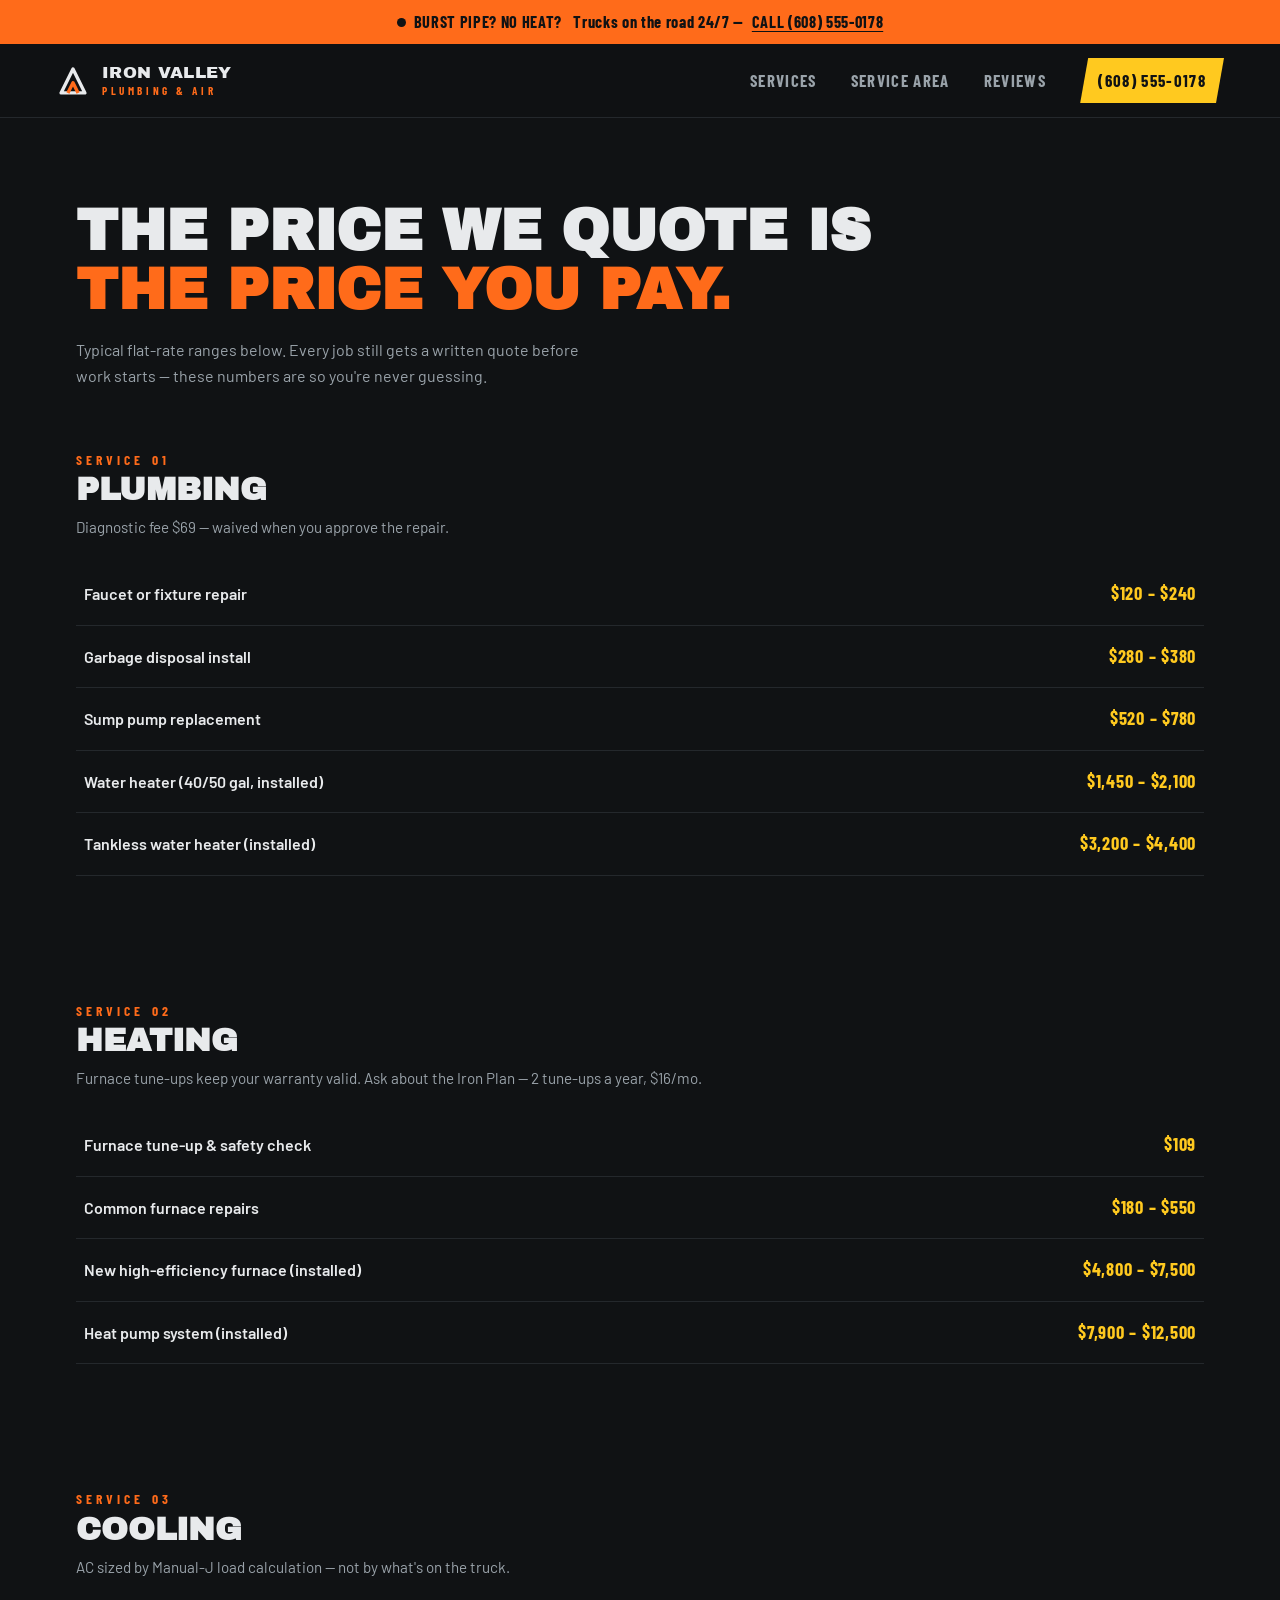
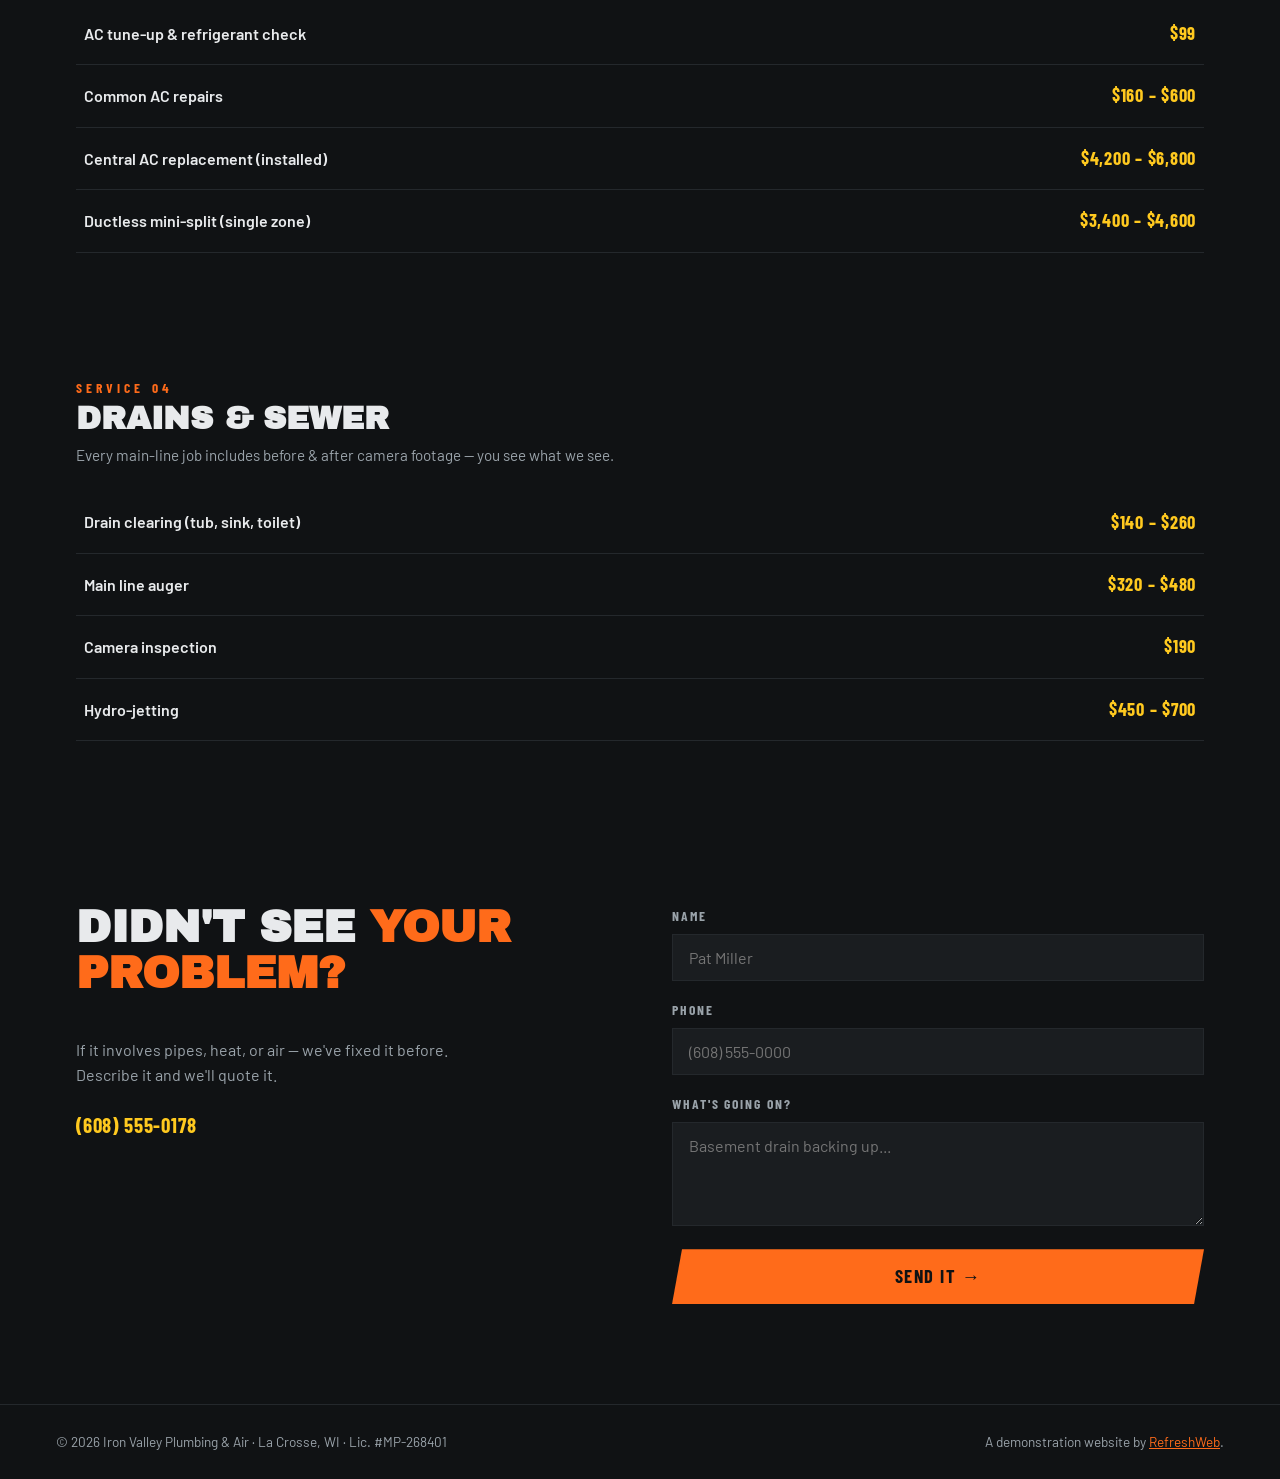
==== services.html @ 9bc0269e "Initial site build Co-Authored-By: Claude Fable 5 <noreply@anthropic.com>" ====
<!DOCTYPE html>
<html lang="en">
<head>
  <meta charset="UTF-8">
  <meta name="viewport" content="width=device-width, initial-scale=1.0">
  <title>Services &amp; Pricing — Iron Valley Plumbing &amp; Air</title>
  <meta name="description" content="Flat-rate pricing for plumbing, heating, cooling, and drain work in the La Crosse area. The price we quote is the price you pay.">
  <link rel="preconnect" href="https://fonts.googleapis.com">
  <link rel="preconnect" href="https://fonts.gstatic.com" crossorigin>
  <link href="https://fonts.googleapis.com/css2?family=Archivo+Black&family=Barlow:wght@400;500;600;700&family=Barlow+Condensed:wght@600;700&display=swap" rel="stylesheet">
  <link rel="stylesheet" href="styles.css">
  <script>document.documentElement.classList.add("js")</script>
</head>
<body>

  <div class="alert-bar">
    <span class="alert-dot"></span>
    <strong>BURST PIPE? NO HEAT?</strong>&nbsp;Trucks on the road 24/7 —
    <a href="tel:+16085550178">CALL (608) 555-0178</a>
  </div>

  <header class="site-header">
    <a href="index.html" class="brand">
      <svg class="brand-mark" viewBox="0 0 40 40" aria-hidden="true">
        <path d="M6 34 L20 6 L34 34 Z" fill="none" stroke="currentColor" stroke-width="4" stroke-linejoin="round"/>
        <path d="M14 34 L20 22 L26 34" fill="none" stroke="var(--orange)" stroke-width="4" stroke-linejoin="round"/>
      </svg>
      <span class="brand-text">IRON VALLEY<small>PLUMBING &amp; AIR</small></span>
    </a>
    <nav class="site-nav" id="site-nav">
      <a href="services.html">Services</a>
      <a href="index.html#home-areas">Service Area</a>
      <a href="index.html#home-reviews">Reviews</a>
      <a href="tel:+16085550178" class="nav-phone">(608) 555-0178</a>
    </nav>
    <button class="nav-toggle" id="nav-toggle" aria-label="Menu"><span></span><span></span><span></span></button>
  </header>

  <main>
    <section class="page-hero" id="services-hero">
      <h1 class="reveal">THE PRICE WE QUOTE IS<br><span>THE PRICE YOU PAY.</span></h1>
      <p class="reveal">Typical flat-rate ranges below. Every job still gets a written quote before work starts —
        these numbers are so you're never guessing.</p>
    </section>

    <section class="price-section" id="svc-plumbing">
      <h2 class="reveal"><small>SERVICE 01</small>PLUMBING</h2>
      <p class="price-note reveal">Diagnostic fee $69 — waived when you approve the repair.</p>
      <table class="price-table">
        <tr class="reveal"><td>Faucet or fixture repair</td><td>$120 – $240</td></tr>
        <tr class="reveal"><td>Garbage disposal install</td><td>$280 – $380</td></tr>
        <tr class="reveal"><td>Sump pump replacement</td><td>$520 – $780</td></tr>
        <tr class="reveal"><td>Water heater (40/50 gal, installed)</td><td>$1,450 – $2,100</td></tr>
        <tr class="reveal"><td>Tankless water heater (installed)</td><td>$3,200 – $4,400</td></tr>
      </table>
    </section>

    <section class="price-section" id="svc-heating">
      <h2 class="reveal"><small>SERVICE 02</small>HEATING</h2>
      <p class="price-note reveal">Furnace tune-ups keep your warranty valid. Ask about the Iron Plan — 2 tune-ups a year, $16/mo.</p>
      <table class="price-table">
        <tr class="reveal"><td>Furnace tune-up &amp; safety check</td><td>$109</td></tr>
        <tr class="reveal"><td>Common furnace repairs</td><td>$180 – $550</td></tr>
        <tr class="reveal"><td>New high-efficiency furnace (installed)</td><td>$4,800 – $7,500</td></tr>
        <tr class="reveal"><td>Heat pump system (installed)</td><td>$7,900 – $12,500</td></tr>
      </table>
    </section>

    <section class="price-section" id="svc-cooling">
      <h2 class="reveal"><small>SERVICE 03</small>COOLING</h2>
      <p class="price-note reveal">AC sized by Manual-J load calculation — not by what's on the truck.</p>
      <table class="price-table">
        <tr class="reveal"><td>AC tune-up &amp; refrigerant check</td><td>$99</td></tr>
        <tr class="reveal"><td>Common AC repairs</td><td>$160 – $600</td></tr>
        <tr class="reveal"><td>Central AC replacement (installed)</td><td>$4,200 – $6,800</td></tr>
        <tr class="reveal"><td>Ductless mini-split (single zone)</td><td>$3,400 – $4,600</td></tr>
      </table>
    </section>

    <section class="price-section" id="svc-drains">
      <h2 class="reveal"><small>SERVICE 04</small>DRAINS &amp; SEWER</h2>
      <p class="price-note reveal">Every main-line job includes before &amp; after camera footage — you see what we see.</p>
      <table class="price-table">
        <tr class="reveal"><td>Drain clearing (tub, sink, toilet)</td><td>$140 – $260</td></tr>
        <tr class="reveal"><td>Main line auger</td><td>$320 – $480</td></tr>
        <tr class="reveal"><td>Camera inspection</td><td>$190</td></tr>
        <tr class="reveal"><td>Hydro-jetting</td><td>$450 – $700</td></tr>
      </table>
    </section>

    <section class="quote" id="quote">
      <div class="quote-copy">
        <h2 class="section-title reveal">DIDN'T SEE <span>YOUR PROBLEM?</span></h2>
        <p class="reveal">If it involves pipes, heat, or air — we've fixed it before. Describe it and we'll quote it.</p>
        <p class="quote-phone reveal"><a href="tel:+16085550178">(608) 555-0178</a></p>
      </div>
      <form class="quote-form reveal" id="quote-form">
        <label>NAME<input type="text" name="name" required placeholder="Pat Miller"></label>
        <label>PHONE<input type="tel" name="phone" required placeholder="(608) 555-0000"></label>
        <label>WHAT'S GOING ON?<textarea name="issue" rows="4" placeholder="Basement drain backing up..."></textarea></label>
        <button type="submit" class="btn btn-orange btn-block">SEND IT →</button>
      </form>
    </section>
  </main>

  <footer class="site-footer">
    <p>© <span id="year"></span> Iron Valley Plumbing &amp; Air · La Crosse, WI · Lic. #MP-268401</p>
    <p class="footer-fine">A demonstration website by <a href="https://refreshweb.io">RefreshWeb</a>.</p>
  </footer>

  <script src="app.js"></script>
</body>
</html>
---- styles.css ----
/* ————— Iron Valley Plumbing & Air — industrial utilitarian —————
   Palette: charcoal black / safety orange / concrete / warning yellow
   Type: Archivo Black (display) + Barlow / Barlow Condensed        */

:root {
  --black:    #101214;
  --charcoal: #1A1D20;
  --steel:    #24282C;
  --concrete: #9AA3AA;
  --smoke:    #E8EAEC;
  --orange:   #FF6B1A;
  --orange-d: #E05808;
  --yellow:   #FFC91F;
  --font-display: "Archivo Black", Impact, sans-serif;
  --font-cond:    "Barlow Condensed", sans-serif;
  --font-body:    "Barlow", -apple-system, sans-serif;
}

* { margin: 0; padding: 0; box-sizing: border-box; }
html { scroll-behavior: smooth; }

body {
  font-family: var(--font-body);
  background: var(--black);
  color: var(--smoke);
  line-height: 1.6;
  -webkit-font-smoothing: antialiased;
}

h1, h2, h3 { font-family: var(--font-display); text-transform: uppercase; line-height: 1.02; }

a { color: inherit; }

/* ————— Alert bar ————— */
.alert-bar {
  display: flex; align-items: center; justify-content: center; gap: 8px; flex-wrap: wrap;
  background: var(--orange); color: var(--black);
  font-family: var(--font-cond); font-size: 1.02rem; font-weight: 700; letter-spacing: 0.04em;
  padding: 9px 16px; text-align: center;
}
.alert-bar a { color: var(--black); text-decoration: underline; text-underline-offset: 3px; }
.alert-dot {
  width: 9px; height: 9px; border-radius: 50%; background: var(--black);
  animation: blink 1.2s infinite;
}
@keyframes blink { 0%, 100% { opacity: 1; } 50% { opacity: 0.25; } }

/* ————— Header ————— */
.site-header {
  position: sticky; top: 0; z-index: 40;
  display: flex; align-items: center; justify-content: space-between;
  padding: 14px clamp(20px, 5vw, 56px);
  background: rgba(16, 18, 20, 0.92);
  backdrop-filter: blur(10px);
  border-bottom: 1px solid var(--steel);
}

.brand { display: flex; align-items: center; gap: 12px; text-decoration: none; color: var(--smoke); }
.brand-mark { width: 34px; height: 34px; }
.brand-text { font-family: var(--font-display); font-size: 1.05rem; letter-spacing: 0.02em; line-height: 1; }
.brand-text small {
  display: block; font-family: var(--font-cond); font-size: 0.7rem; font-weight: 700;
  letter-spacing: 0.32em; color: var(--orange); margin-top: 3px;
}

.site-nav { display: flex; align-items: center; gap: clamp(16px, 3vw, 34px); }
.site-nav a {
  font-family: var(--font-cond); font-weight: 700; font-size: 1.05rem;
  letter-spacing: 0.08em; text-transform: uppercase;
  text-decoration: none; color: var(--concrete); transition: color 0.15s;
}
.site-nav a:hover { color: var(--smoke); }
.nav-phone {
  color: var(--black) !important; background: var(--yellow);
  padding: 9px 18px; clip-path: polygon(8px 0, 100% 0, calc(100% - 8px) 100%, 0 100%);
  transition: background 0.15s !important;
}
.nav-phone:hover { background: #ffd84f; }

.nav-toggle { display: none; }

/* ————— Buttons ————— */
.btn {
  display: inline-block; text-decoration: none; text-align: center; cursor: pointer; border: none;
  font-family: var(--font-cond); font-weight: 700; font-size: 1.15rem; letter-spacing: 0.08em;
  padding: 16px 34px; text-transform: uppercase;
  clip-path: polygon(10px 0, 100% 0, calc(100% - 10px) 100%, 0 100%);
  transition: transform 0.15s ease, background 0.15s;
}
.btn-orange { background: var(--orange); color: var(--black); }
.btn-orange:hover { background: var(--orange-d); transform: translateY(-2px); }
.btn-outline { background: var(--steel); color: var(--smoke); box-shadow: inset 0 0 0 2px var(--concrete); }
.btn-outline:hover { box-shadow: inset 0 0 0 2px var(--smoke); }
.btn-block { width: 100%; }

/* ————— Hero ————— */
.hero {
  display: grid; grid-template-columns: 1.3fr 0.7fr; align-items: center; gap: 40px;
  max-width: 1240px; margin: 0 auto;
  padding: clamp(48px, 8vw, 100px) clamp(20px, 5vw, 56px);
  position: relative; overflow: hidden;
}
.hero::before {
  content: ""; position: absolute; inset: 0; pointer-events: none;
  background:
    repeating-linear-gradient(-45deg, transparent 0 46px, rgba(255, 107, 26, 0.05) 46px 48px);
}

.hero-tag {
  font-family: var(--font-cond); font-weight: 700; font-size: 0.95rem;
  letter-spacing: 0.28em; color: var(--orange); margin-bottom: 20px;
}

.hero h1 { font-size: clamp(2.3rem, 6vw, 4.6rem); margin-bottom: 26px; }
.hero h1 .stroke {
  color: transparent;
  -webkit-text-stroke: 2px var(--orange);
}

.hero-lede { font-size: 1.12rem; color: var(--concrete); max-width: 54ch; margin-bottom: 32px; }

.hero-actions { display: flex; gap: 14px; flex-wrap: wrap; margin-bottom: 40px; }

.hero-proof { list-style: none; display: flex; gap: clamp(20px, 3vw, 44px); flex-wrap: wrap; }
.hero-proof li {
  font-family: var(--font-cond); font-size: 1rem; letter-spacing: 0.05em;
  color: var(--concrete); text-transform: uppercase;
  border-left: 3px solid var(--orange); padding-left: 12px; line-height: 1.3;
}
.hero-proof strong { display: block; color: var(--smoke); font-size: 1.3rem; }

/* hero badge */
.hero-badge { display: grid; place-items: center; }
.badge-ring {
  width: clamp(200px, 22vw, 280px); aspect-ratio: 1;
  display: grid; place-content: center; text-align: center; gap: 4px;
  position: relative;
}
.badge-ring::before {
  content: ""; position: absolute; inset: 0; border-radius: 50%;
  border: 3px dashed var(--orange);
  animation: spin-slow 30s linear infinite;
}
@keyframes spin-slow { to { transform: rotate(360deg); } }
.badge-24 { font-family: var(--font-display); font-size: clamp(3rem, 5vw, 4.4rem); color: var(--yellow); }
.badge-label { font-family: var(--font-cond); font-weight: 700; letter-spacing: 0.3em; color: var(--concrete); font-size: 0.85rem; }

/* ————— Hazard stripe divider ————— */
.hazard-stripe {
  height: 14px;
  background: repeating-linear-gradient(-45deg, var(--yellow) 0 22px, var(--black) 22px 44px);
}

/* ————— Sections ————— */
section { scroll-margin-top: 120px; }

.section-title {
  font-size: clamp(1.7rem, 4vw, 2.8rem); margin-bottom: 40px;
}
.section-title span { color: var(--orange); }

/* ————— Services ————— */
.services { max-width: 1240px; margin: 0 auto; padding: clamp(56px, 8vw, 100px) clamp(20px, 5vw, 56px); }

.services-grid { display: grid; grid-template-columns: repeat(auto-fit, minmax(250px, 1fr)); gap: 16px; }

.service-card {
  background: var(--charcoal); border: 1px solid var(--steel);
  padding: 30px 26px; text-decoration: none;
  display: flex; flex-direction: column; gap: 12px;
  transition: transform 0.2s ease, border-color 0.2s;
  position: relative; overflow: hidden;
}
.service-card::after {
  content: ""; position: absolute; top: 0; left: 0; right: 0; height: 3px;
  background: var(--orange); transform: scaleX(0); transform-origin: left;
  transition: transform 0.25s ease;
}
.service-card:hover { transform: translateY(-5px); border-color: var(--concrete); }
.service-card:hover::after { transform: scaleX(1); }

.svc-icon { width: 44px; height: 44px; color: var(--orange); }
.service-card h3 { font-size: 1.15rem; color: var(--smoke); }
.service-card p { font-size: 0.95rem; color: var(--concrete); flex: 1; }
.svc-go { font-family: var(--font-cond); font-weight: 700; letter-spacing: 0.1em; color: var(--yellow); font-size: 0.9rem; }

/* ————— Steps ————— */
.steps { background: var(--charcoal); padding: clamp(56px, 8vw, 100px) clamp(20px, 5vw, 56px); }
.steps .section-title { max-width: 1240px; margin-left: auto; margin-right: auto; margin-bottom: 40px; }
.steps-list {
  list-style: none; max-width: 1240px; margin: 0 auto;
  display: grid; grid-template-columns: repeat(auto-fit, minmax(240px, 1fr)); gap: 16px;
  counter-reset: step;
}
.steps-list li { background: var(--black); border: 1px solid var(--steel); padding: 30px 26px; position: relative; }
.steps-list li > span {
  position: absolute; top: -18px; right: 18px;
  font-family: var(--font-display); font-size: 4.4rem; line-height: 1;
  color: transparent; -webkit-text-stroke: 2px var(--steel);
}
.steps-list h3 { color: var(--orange); font-size: 1.1rem; margin-bottom: 12px; }
.steps-list p { color: var(--concrete); font-size: 0.98rem; }

/* ————— Reviews ————— */
.reviews { max-width: 1240px; margin: 0 auto; padding: clamp(56px, 8vw, 100px) clamp(20px, 5vw, 56px); }
.reviews-grid { display: grid; grid-template-columns: repeat(auto-fit, minmax(270px, 1fr)); gap: 16px; }
.review-card { background: var(--charcoal); border: 1px solid var(--steel); padding: 28px 26px; }
.stars { color: var(--yellow); letter-spacing: 0.2em; margin-bottom: 14px; }
.review-card p { color: var(--smoke); font-size: 1rem; margin-bottom: 16px; }
.review-card cite { font-family: var(--font-cond); font-style: normal; font-weight: 700; letter-spacing: 0.06em; color: var(--concrete); text-transform: uppercase; font-size: 0.9rem; }

/* ————— Areas ————— */
.areas { background: var(--orange); color: var(--black); }
.areas-inner { max-width: 1240px; margin: 0 auto; padding: clamp(48px, 7vw, 84px) clamp(20px, 5vw, 56px); }
.areas .section-title { color: var(--black); margin-bottom: 16px; }
.areas .section-title span { color: #fff; }
.areas p { font-weight: 600; max-width: 60ch; }
.areas-list { list-style: none; display: flex; flex-wrap: wrap; gap: 10px; margin: 22px 0; }
.areas-list li {
  font-family: var(--font-cond); font-weight: 700; font-size: 1.05rem; letter-spacing: 0.06em;
  text-transform: uppercase; background: var(--black); color: var(--smoke);
  padding: 8px 18px; clip-path: polygon(8px 0, 100% 0, calc(100% - 8px) 100%, 0 100%);
}
.areas-note { font-size: 0.95rem; }

/* ————— Quote ————— */
.quote {
  display: grid; grid-template-columns: 1fr 1fr; gap: clamp(28px, 5vw, 72px);
  max-width: 1240px; margin: 0 auto;
  padding: clamp(56px, 8vw, 100px) clamp(20px, 5vw, 56px);
}
.quote-copy p { color: var(--concrete); max-width: 46ch; margin-bottom: 20px; }
.quote-phone a { color: var(--yellow); font-family: var(--font-cond); font-weight: 700; font-size: 1.3rem; letter-spacing: 0.04em; text-decoration: none; }

.quote-form { display: grid; gap: 18px; align-self: start; }
.quote-form label {
  font-family: var(--font-cond); font-weight: 700; letter-spacing: 0.14em; font-size: 0.85rem; color: var(--concrete);
}
.quote-form input, .quote-form textarea {
  width: 100%; margin-top: 7px;
  font-family: var(--font-body); font-size: 1rem; color: var(--smoke);
  background: var(--charcoal); border: 1px solid var(--steel);
  padding: 13px 16px; resize: vertical; transition: border-color 0.15s;
}
.quote-form input:focus, .quote-form textarea:focus { outline: none; border-color: var(--orange); }
.quote-form .sent-msg {
  font-family: var(--font-cond); font-weight: 700; font-size: 1.35rem; letter-spacing: 0.05em;
  color: var(--yellow); text-transform: uppercase; padding: 40px 0; text-align: center;
}

/* ————— Footer ————— */
.site-footer {
  border-top: 1px solid var(--steel);
  padding: 26px clamp(20px, 5vw, 56px);
  display: flex; justify-content: space-between; flex-wrap: wrap; gap: 10px;
  font-size: 0.85rem; color: var(--concrete);
}
.footer-fine a { color: var(--orange); }

/* ————— Services page ————— */
.page-hero { max-width: 1240px; margin: 0 auto; padding: clamp(48px, 7vw, 84px) clamp(20px, 5vw, 56px) 0; }
.page-hero h1 { font-size: clamp(2.1rem, 5vw, 3.6rem); margin-bottom: 18px; }
.page-hero h1 span { color: var(--orange); }
.page-hero p { color: var(--concrete); max-width: 60ch; }

.price-section { max-width: 1240px; margin: 0 auto; padding: clamp(36px, 5vw, 64px) clamp(20px, 5vw, 56px); }
.price-section h2 {
  font-size: clamp(1.4rem, 3vw, 2rem); margin-bottom: 8px; color: var(--smoke);
}
.price-section h2 small {
  display: block; font-family: var(--font-cond); font-size: 0.85rem;
  letter-spacing: 0.3em; color: var(--orange); margin-bottom: 8px;
}
.price-note { color: var(--concrete); font-size: 0.95rem; margin-bottom: 24px; }
.price-table { width: 100%; border-collapse: collapse; }
.price-table tr { border-bottom: 1px solid var(--steel); }
.price-table td { padding: 16px 8px; }
.price-table td:first-child { color: var(--smoke); font-weight: 600; }
.price-table td:last-child {
  text-align: right; font-family: var(--font-cond); font-weight: 700;
  font-size: 1.15rem; letter-spacing: 0.04em; color: var(--yellow); white-space: nowrap;
}

/* ————— Reveal ————— */
.js .reveal { opacity: 0; transform: translateY(20px); transition: opacity 0.6s ease, transform 0.6s ease; }
.reveal.in { opacity: 1; transform: none; }

/* ————— Mobile ————— */
@media (max-width: 860px) {
  .hero { grid-template-columns: 1fr; }
  .hero-badge { order: -1; margin-bottom: 8px; }
  .badge-ring { width: 160px; }
  .quote { grid-template-columns: 1fr; }

  .site-nav {
    position: fixed; left: 0; right: 0; z-index: 39;
    top: 0; margin-top: 0;
    flex-direction: column; align-items: stretch; gap: 0;
    background: var(--black); border-bottom: 2px solid var(--orange);
    display: none; padding: 84px 20px 20px;
  }
  .site-nav.open { display: flex; }
  .site-nav a { padding: 15px 4px; font-size: 1.2rem; border-bottom: 1px solid var(--steel); }
  .nav-phone { text-align: center; margin-top: 14px; clip-path: none; }

  .nav-toggle {
    display: flex; flex-direction: column; gap: 5px; z-index: 41;
    background: none; border: none; cursor: pointer; padding: 8px;
  }
  .nav-toggle span { width: 24px; height: 3px; background: var(--orange); transition: transform 0.2s, opacity 0.2s; }
  .nav-toggle.open span:nth-child(1) { transform: translateY(8px) rotate(45deg); }
  .nav-toggle.open span:nth-child(2) { opacity: 0; }
  .nav-toggle.open span:nth-child(3) { transform: translateY(-8px) rotate(-45deg); }
}
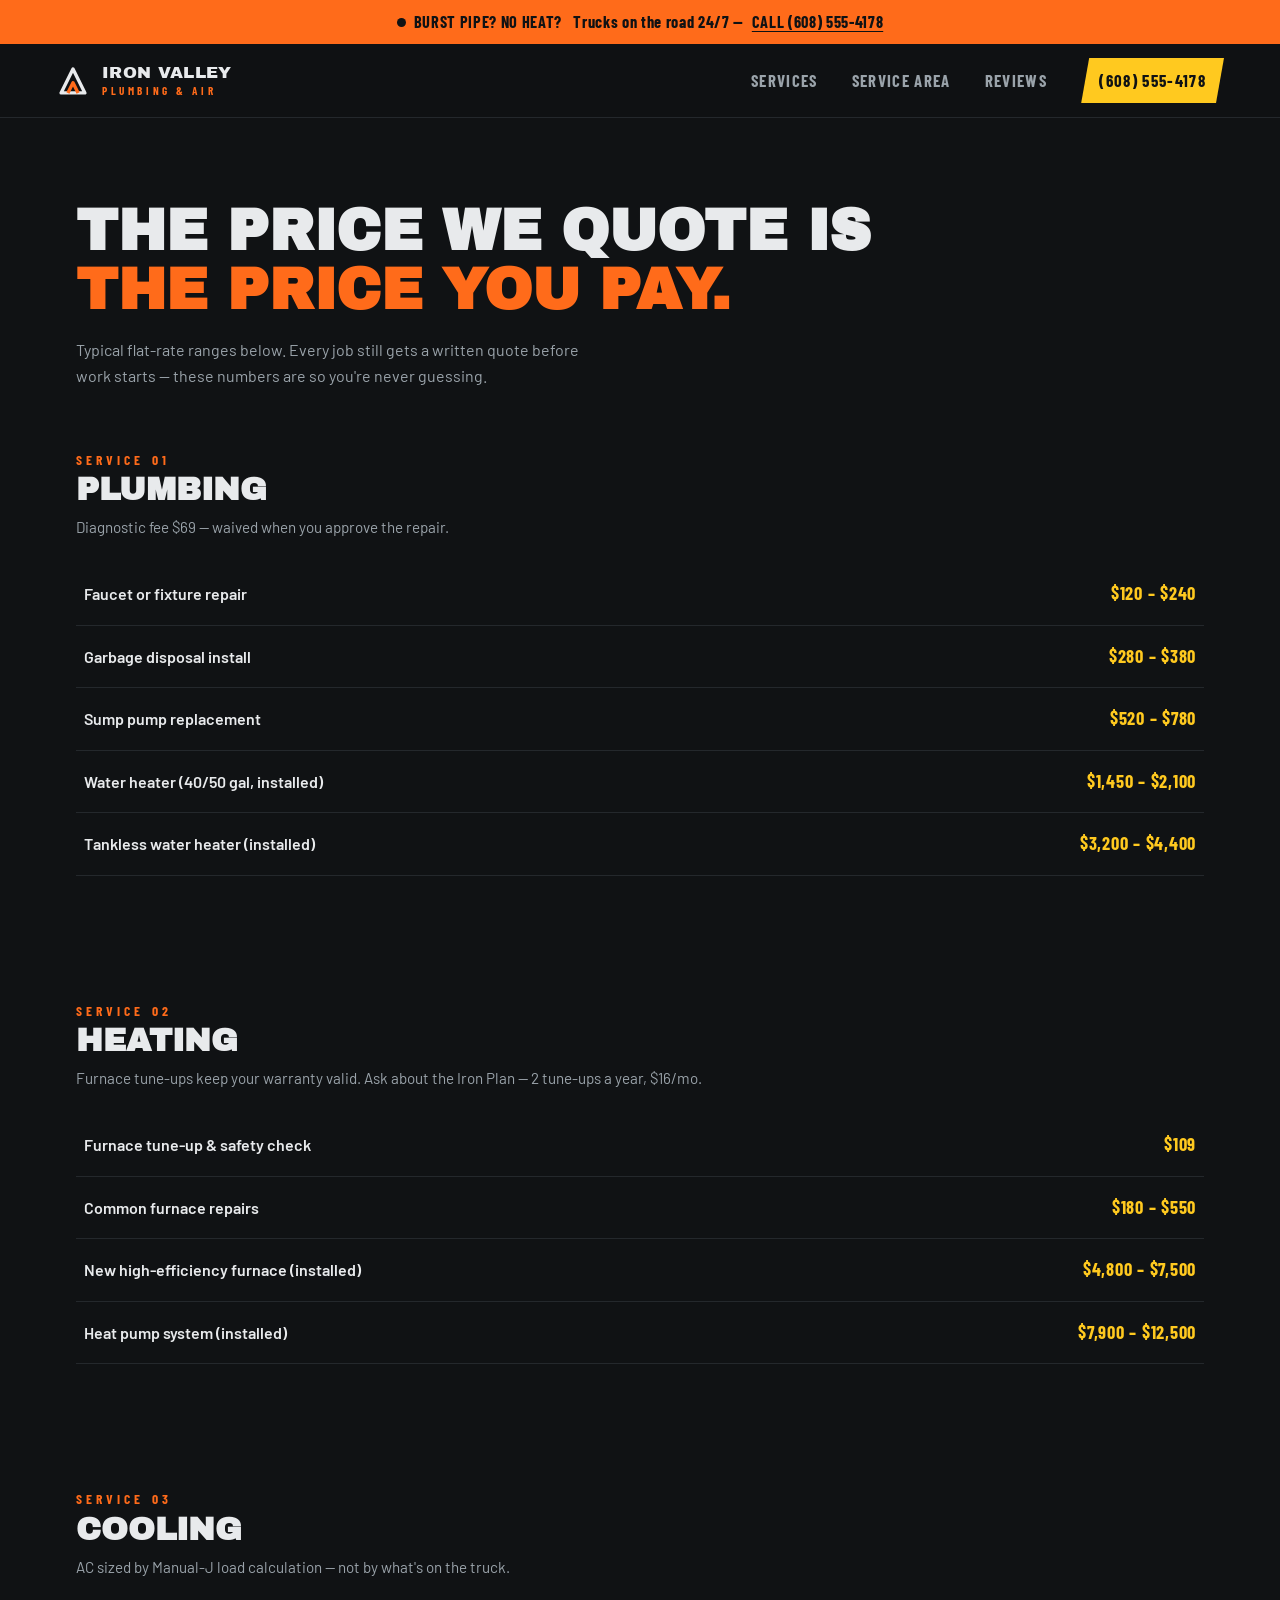
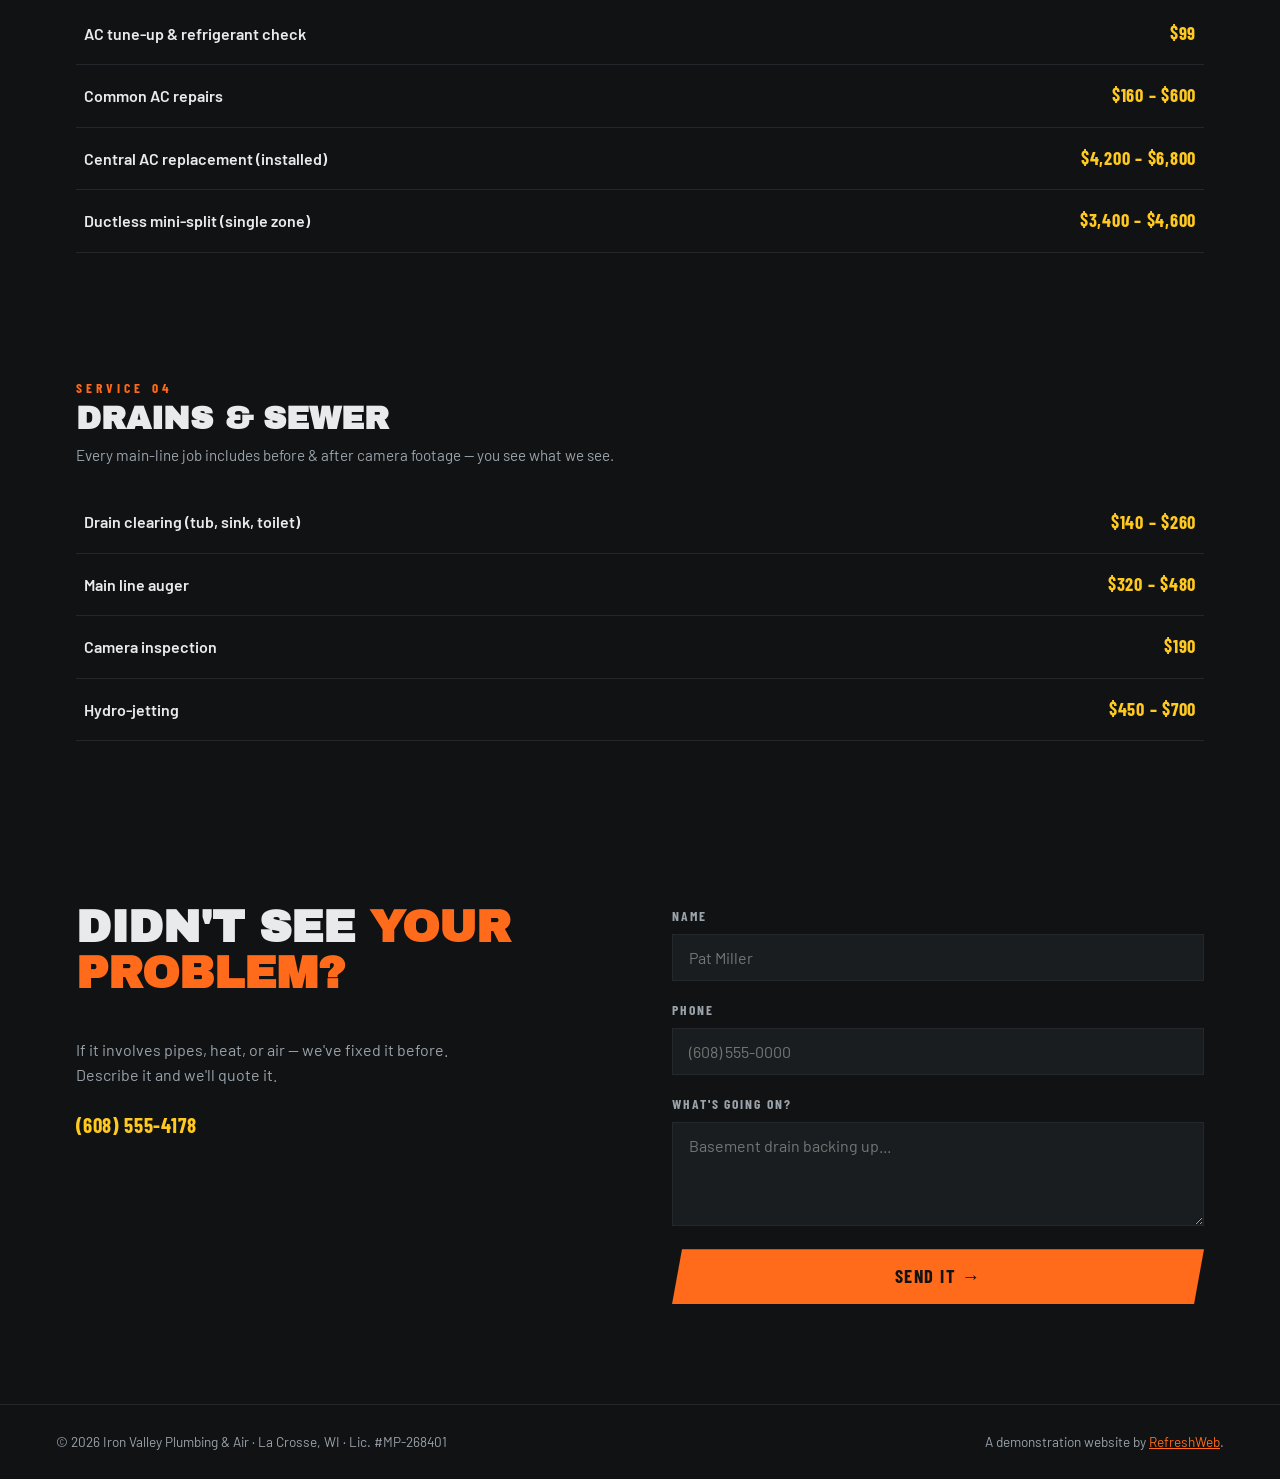
==== commit f1bfa24c: "RefreshWeb: Update phone number from (608) 555-0178 to (608) 555-4178 across all instances in index." ====
--- a/services.html
+++ b/services.html
@@ -16,7 +16,7 @@
   <div class="alert-bar">
     <span class="alert-dot"></span>
     <strong>BURST PIPE? NO HEAT?</strong>&nbsp;Trucks on the road 24/7 —
-    <a href="tel:+16085550178">CALL (608) 555-0178</a>
+    <a href="tel:+16085554178">CALL (608) 555-4178</a>
   </div>
 
   <header class="site-header">
@@ -31,7 +31,7 @@
       <a href="services.html">Services</a>
       <a href="index.html#home-areas">Service Area</a>
       <a href="index.html#home-reviews">Reviews</a>
-      <a href="tel:+16085550178" class="nav-phone">(608) 555-0178</a>
+      <a href="tel:+16085554178" class="nav-phone">(608) 555-4178</a>
     </nav>
     <button class="nav-toggle" id="nav-toggle" aria-label="Menu"><span></span><span></span><span></span></button>
   </header>
@@ -92,7 +92,7 @@
       <div class="quote-copy">
         <h2 class="section-title reveal">DIDN'T SEE <span>YOUR PROBLEM?</span></h2>
         <p class="reveal">If it involves pipes, heat, or air — we've fixed it before. Describe it and we'll quote it.</p>
-        <p class="quote-phone reveal"><a href="tel:+16085550178">(608) 555-0178</a></p>
+        <p class="quote-phone reveal"><a href="tel:+16085554178">(608) 555-4178</a></p>
       </div>
       <form class="quote-form reveal" id="quote-form">
         <label>NAME<input type="text" name="name" required placeholder="Pat Miller"></label>
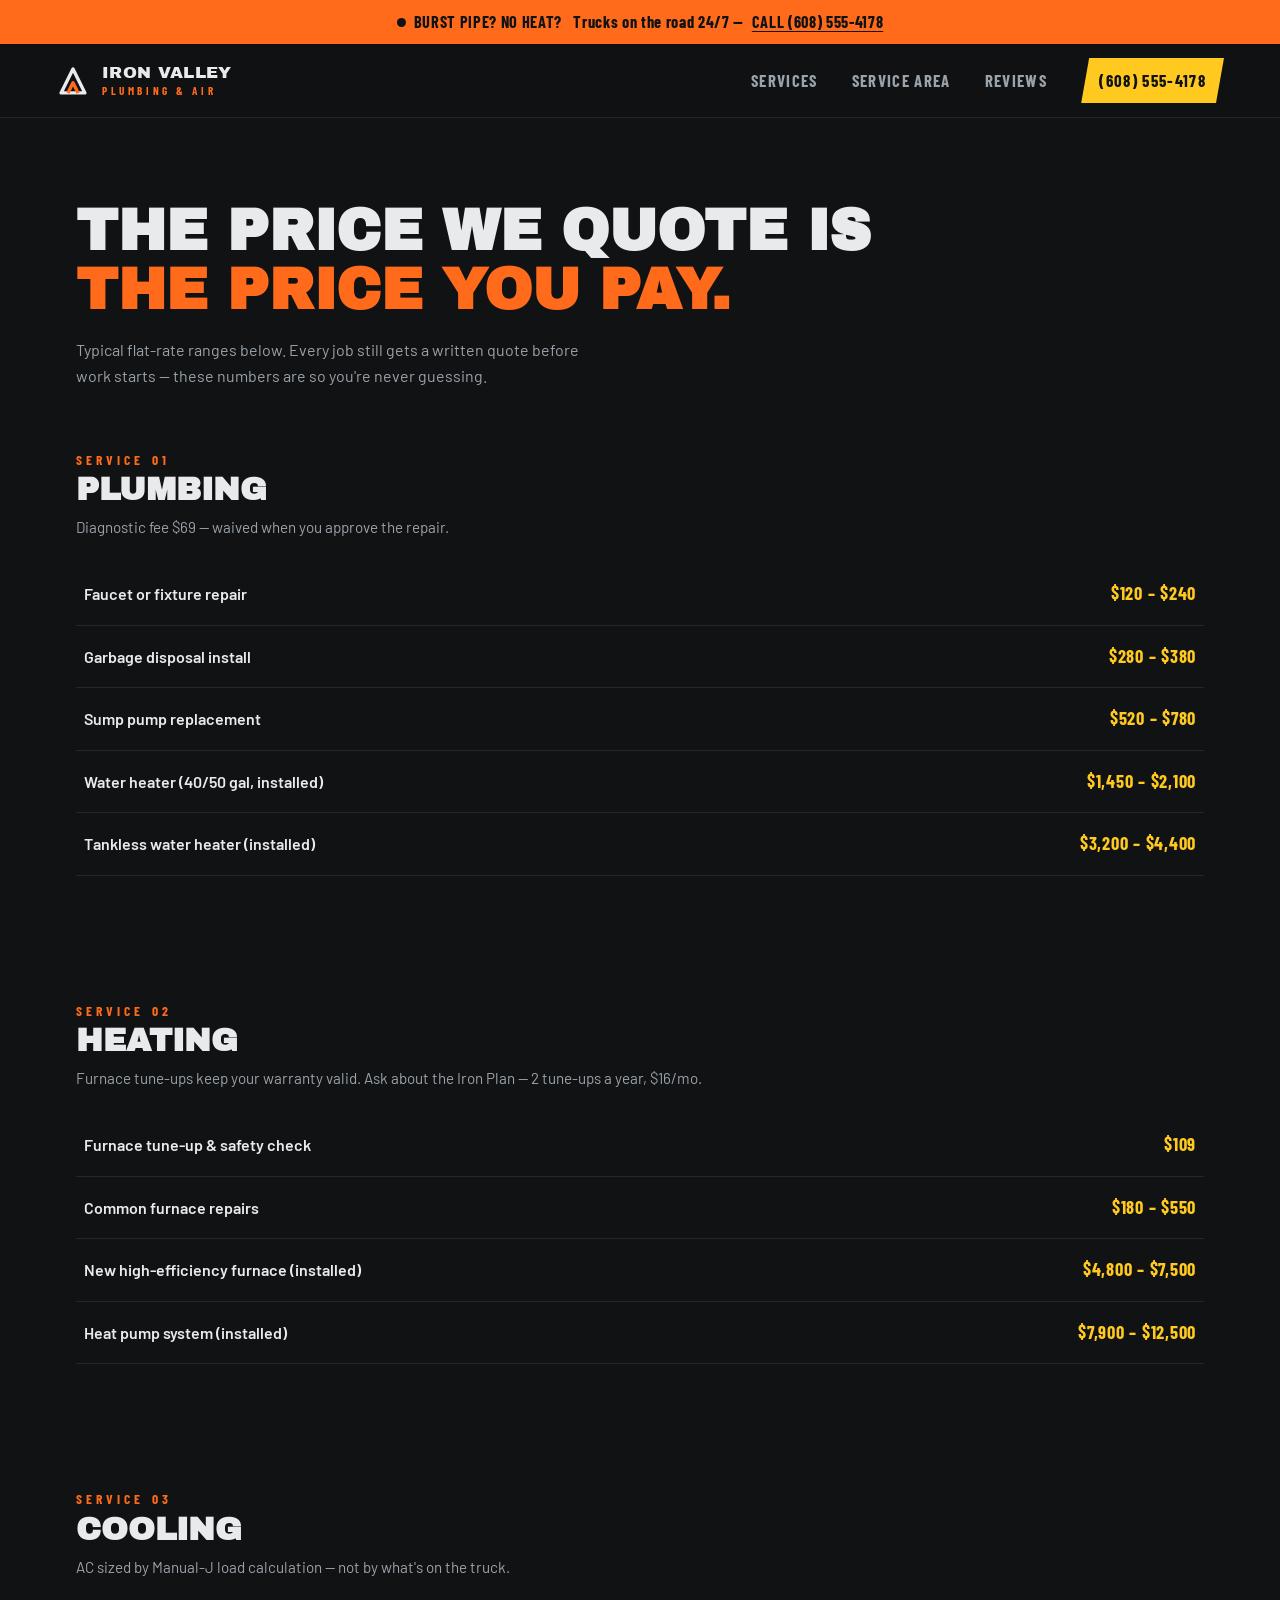
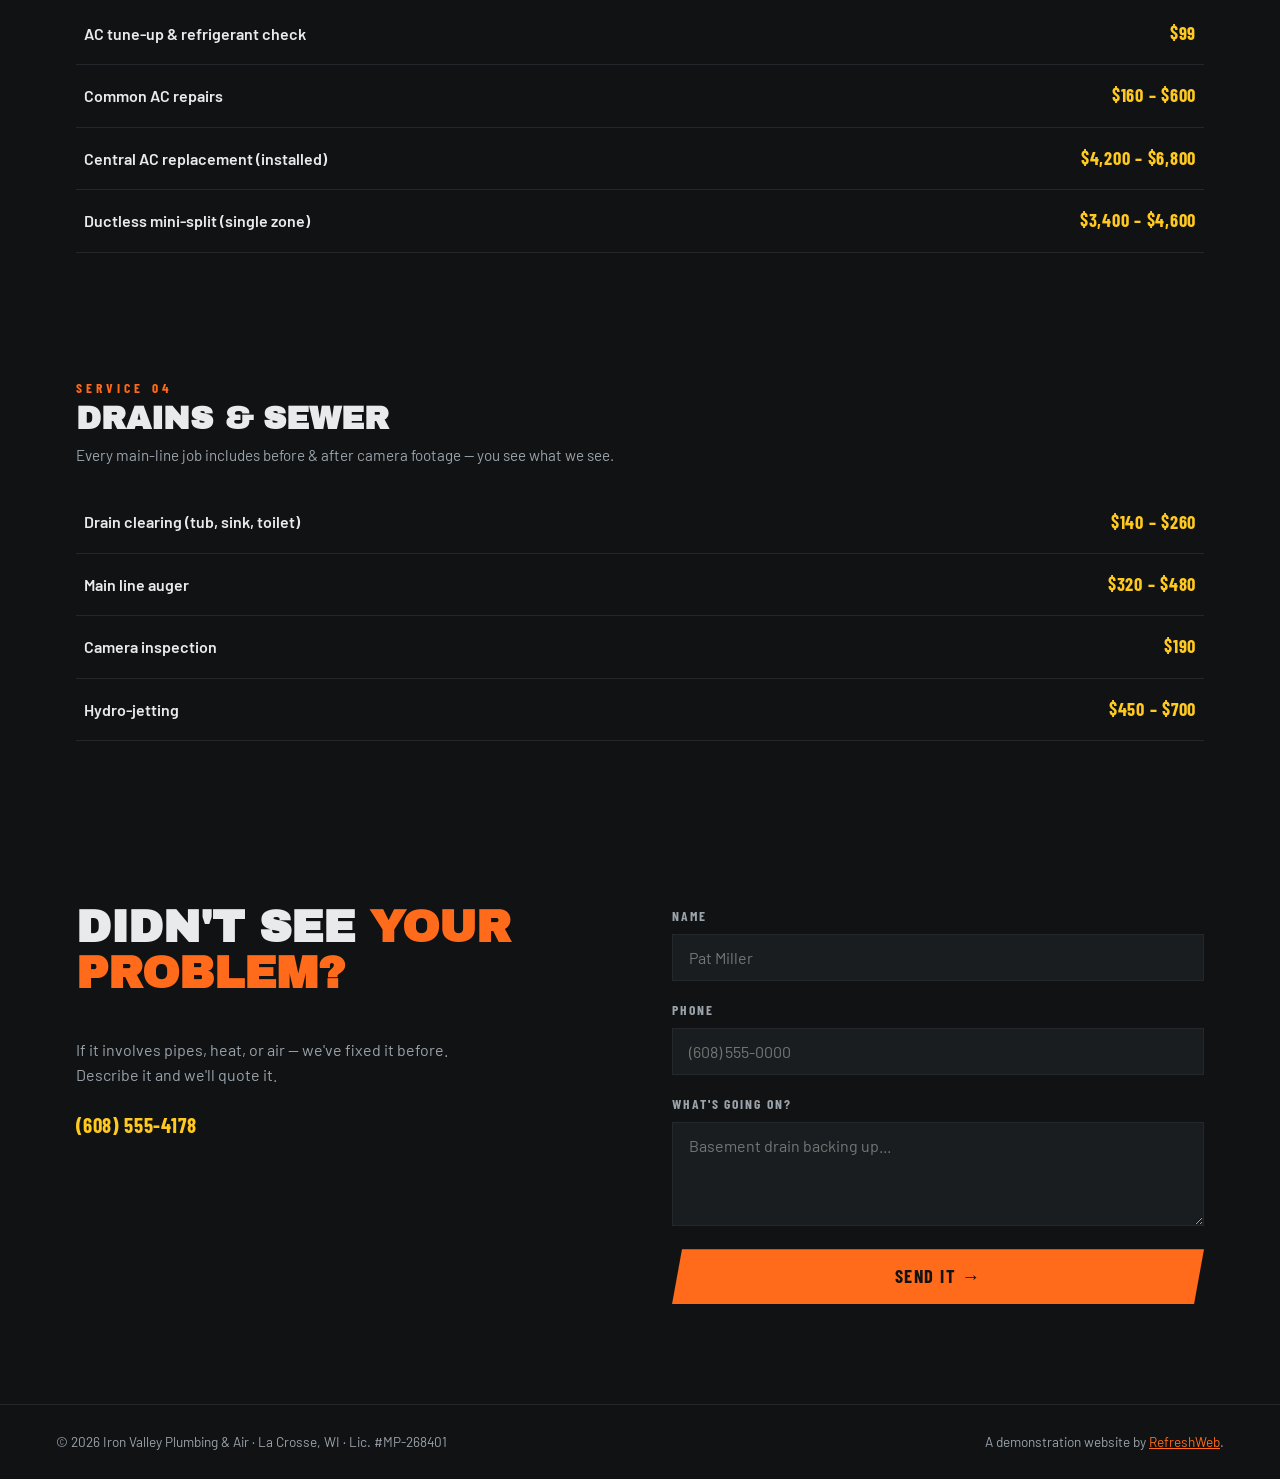
==== commit c023ec96: "Add explicit protected-logo marker and semantic alert tokens data-rw-protected="brand-logo" on the h" ====
--- a/services.html
+++ b/services.html
@@ -20,7 +20,7 @@
   </div>
 
   <header class="site-header">
-    <a href="index.html" class="brand">
+    <a href="index.html" class="brand" data-rw-protected="brand-logo">
       <svg class="brand-mark" viewBox="0 0 40 40" aria-hidden="true">
         <path d="M6 34 L20 6 L34 34 Z" fill="none" stroke="currentColor" stroke-width="4" stroke-linejoin="round"/>
         <path d="M14 34 L20 22 L26 34" fill="none" stroke="var(--orange)" stroke-width="4" stroke-linejoin="round"/>
--- a/styles.css
+++ b/styles.css
@@ -11,6 +11,15 @@
   --orange:   #FF6B1A;
   --orange-d: #E05808;
   --yellow:   #FFC91F;
+
+  /* Semantic status tokens — derived from the site's own palette so
+     alerts/success/error states stay on-brand instead of using generic
+     red/green/yellow. */
+  --success: #3FA34D;         /* industrial safety green, distinct from orange/yellow */
+  --warning: var(--yellow);   /* existing safety yellow */
+  --error:   var(--orange-d); /* existing darker orange, reads as urgent in this palette */
+  --info:    var(--concrete); /* neutral steel tone — no blue exists in this palette, stay on-brand */
+
   --font-display: "Archivo Black", Impact, sans-serif;
   --font-cond:    "Barlow Condensed", sans-serif;
   --font-body:    "Barlow", -apple-system, sans-serif;
@@ -46,13 +55,20 @@
 @keyframes blink { 0%, 100% { opacity: 1; } 50% { opacity: 0.25; } }
 
 /* ————— Header ————— */
+/* backdrop-filter lives on ::before (a sibling of .site-nav in the box
+   tree), NOT on .site-header itself — putting it on the header would make
+   the header the containing block for its fixed-position .site-nav child
+   on mobile, collapsing the full-screen menu to the header's own height. */
 .site-header {
   position: sticky; top: 0; z-index: 40;
   display: flex; align-items: center; justify-content: space-between;
   padding: 14px clamp(20px, 5vw, 56px);
+  border-bottom: 1px solid var(--steel);
+}
+.site-header::before {
+  content: ""; position: absolute; inset: 0; z-index: -1;
   background: rgba(16, 18, 20, 0.92);
   backdrop-filter: blur(10px);
-  border-bottom: 1px solid var(--steel);
 }
 
 .brand { display: flex; align-items: center; gap: 12px; text-decoration: none; color: var(--smoke); }
@@ -293,11 +309,11 @@
   .quote { grid-template-columns: 1fr; }
 
   .site-nav {
-    position: fixed; left: 0; right: 0; z-index: 39;
-    top: 0; margin-top: 0;
+    position: fixed; inset: 0 0 0 0; z-index: 39;
     flex-direction: column; align-items: stretch; gap: 0;
     background: var(--black); border-bottom: 2px solid var(--orange);
     display: none; padding: 84px 20px 20px;
+    overflow-y: auto;
   }
   .site-nav.open { display: flex; }
   .site-nav a { padding: 15px 4px; font-size: 1.2rem; border-bottom: 1px solid var(--steel); }
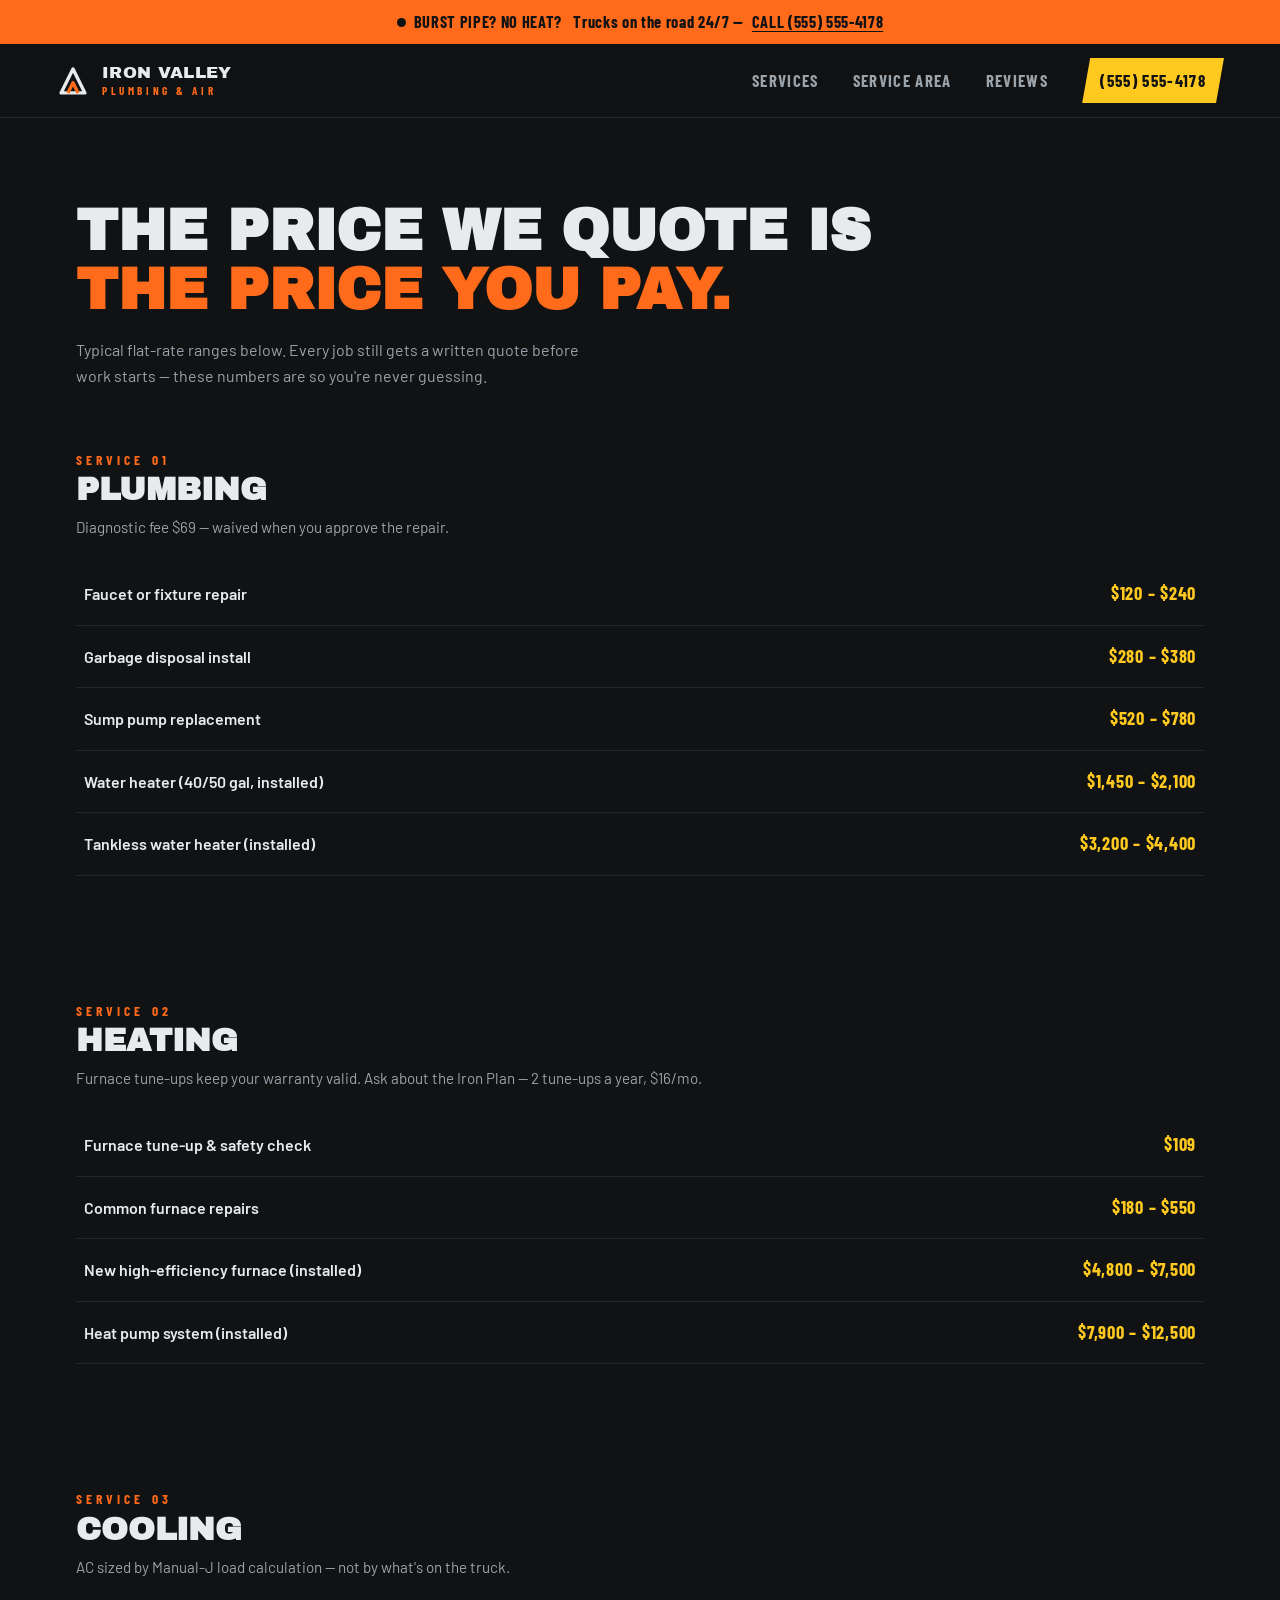
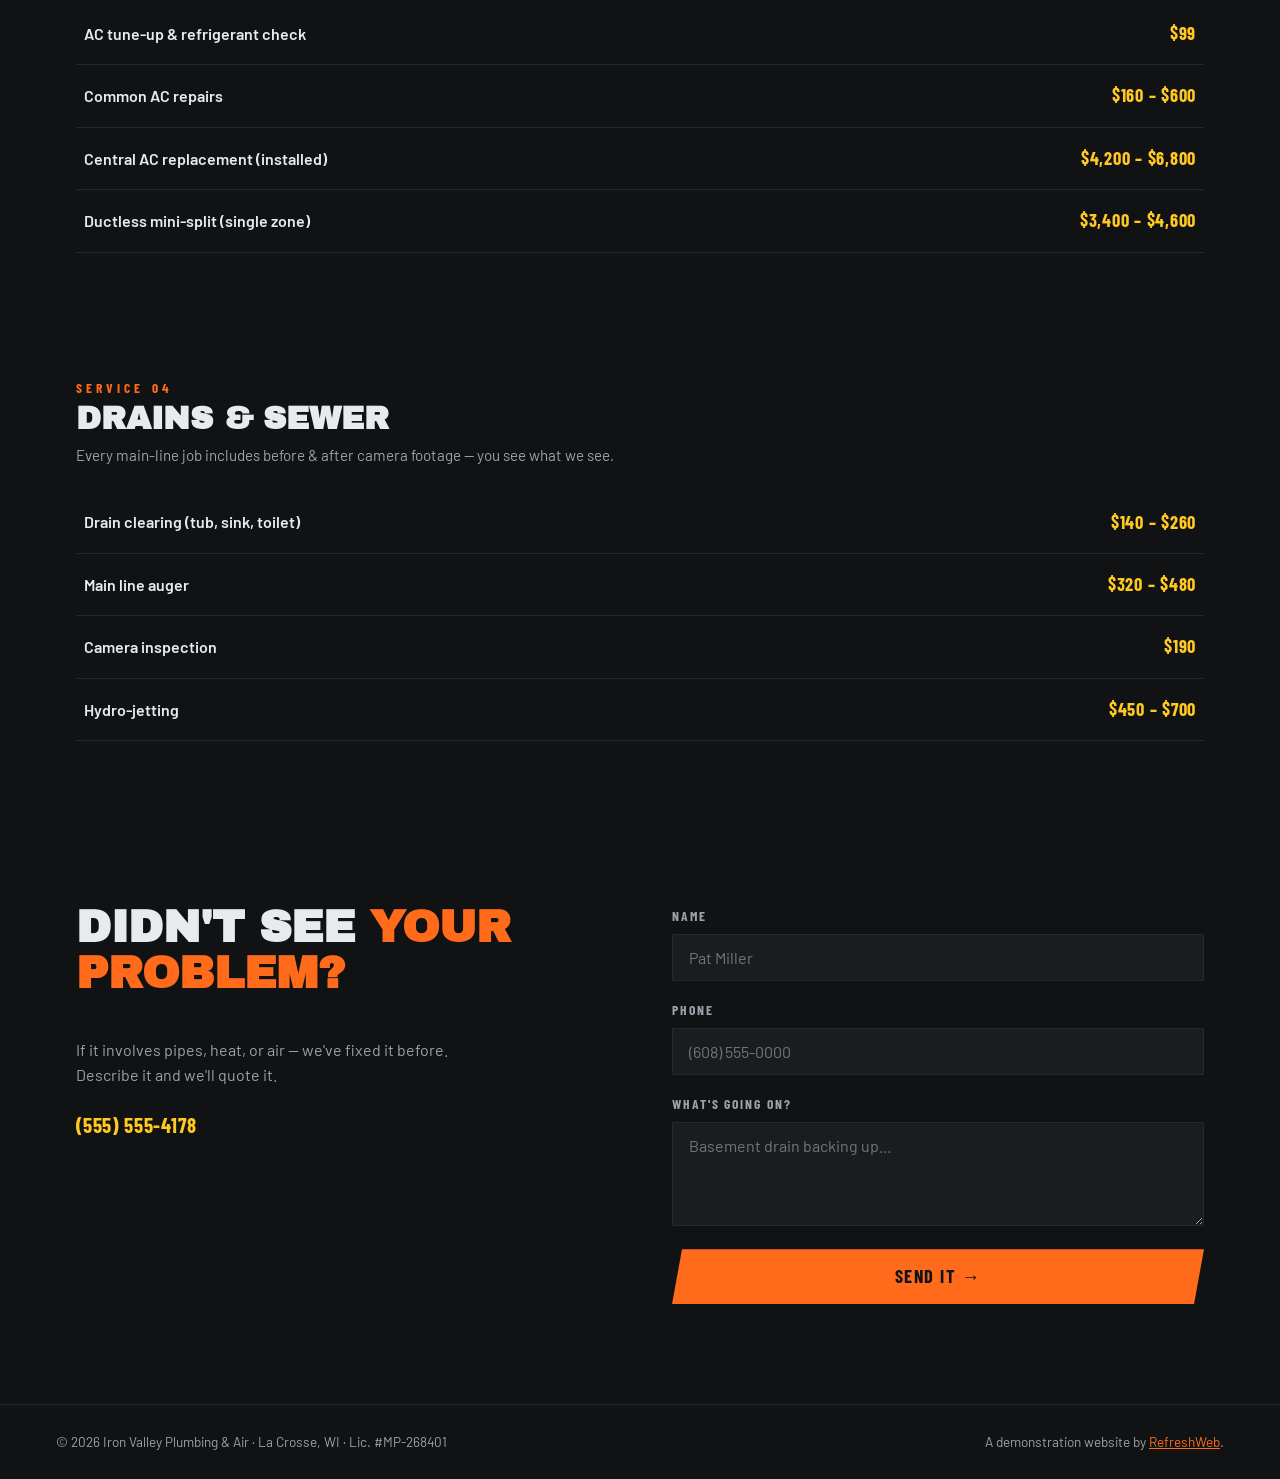
==== commit 1849ba05: "RefreshWeb: Update phone number from (608) 555-4178 to (555) 555-4178 across all instances in the we" ====
--- a/services.html
+++ b/services.html
@@ -16,7 +16,7 @@
   <div class="alert-bar">
     <span class="alert-dot"></span>
     <strong>BURST PIPE? NO HEAT?</strong>&nbsp;Trucks on the road 24/7 —
-    <a href="tel:+16085554178">CALL (608) 555-4178</a>
+    <a href="tel:+15555554178">CALL (555) 555-4178</a>
   </div>
 
   <header class="site-header">
@@ -31,7 +31,7 @@
       <a href="services.html">Services</a>
       <a href="index.html#home-areas">Service Area</a>
       <a href="index.html#home-reviews">Reviews</a>
-      <a href="tel:+16085554178" class="nav-phone">(608) 555-4178</a>
+      <a href="tel:+15555554178" class="nav-phone">(555) 555-4178</a>
     </nav>
     <button class="nav-toggle" id="nav-toggle" aria-label="Menu"><span></span><span></span><span></span></button>
   </header>
@@ -92,7 +92,7 @@
       <div class="quote-copy">
         <h2 class="section-title reveal">DIDN'T SEE <span>YOUR PROBLEM?</span></h2>
         <p class="reveal">If it involves pipes, heat, or air — we've fixed it before. Describe it and we'll quote it.</p>
-        <p class="quote-phone reveal"><a href="tel:+16085554178">(608) 555-4178</a></p>
+        <p class="quote-phone reveal"><a href="tel:+15555554178">(555) 555-4178</a></p>
       </div>
       <form class="quote-form reveal" id="quote-form">
         <label>NAME<input type="text" name="name" required placeholder="Pat Miller"></label>
